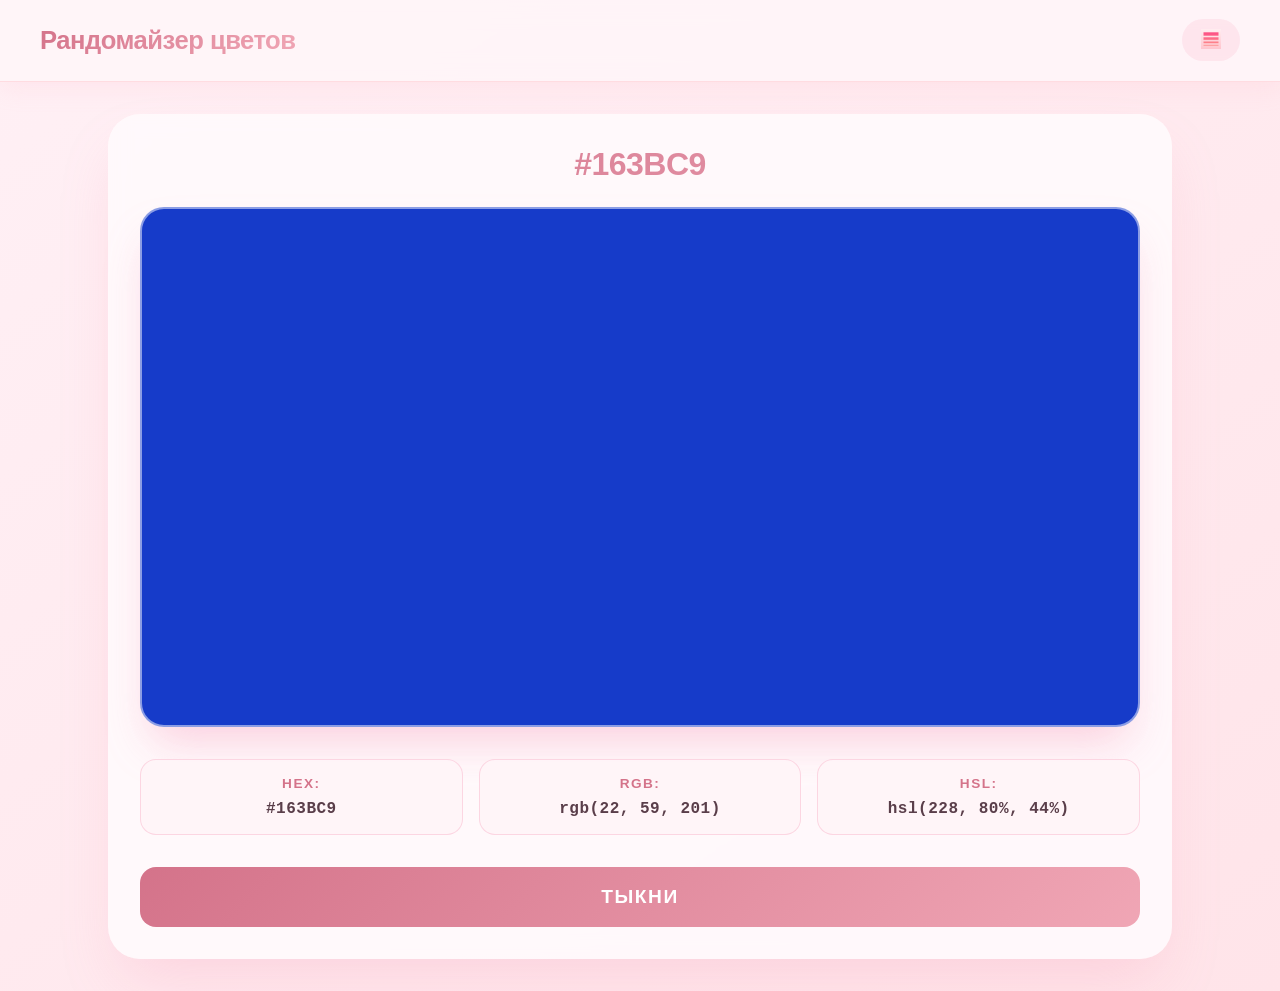
==== index.html @ 39df0803 "dizainul la index" ====
<!DOCTYPE html>
<html lang="ru">
<head>
    <meta charset="UTF-8">
    <meta name="viewport" content="width=device-width, initial-scale=1.0">
    <title>Рандомайзер цветов</title>
    <link rel="stylesheet" href="style.css">
</head>
<body>

    <nav class="navbar">
        <ul>
            <li> Рандомайзер цветов </li>
            <li> <img src="img/logo-meniu.png" width="20px"> </li>
        </ul>
    </nav>
    <div class="container">

        <h1 class="name"> Название цвета </h1>
        <div class="color-box"></div>
        
        <div class="color-codes">
            <div class="code-item">
                <span class="code-label">HEX:</span>
                <span class="hex-code">#000000</span>
            </div>
            <div class="code-item">
                <span class="code-label">RGB:</span>
                <span class="rgb-code">rgb(0, 0, 0)</span>
            </div>
            <div class="code-item">
                <span class="code-label">HSL:</span>
                <span class="hsl-code">hsl(0, 0%, 0%)</span>
            </div>
        </div>
        
        <button class="button">тыкни</button>
    </div>

    <script src="generator.js"></script>
</body>
</html>
---- style.css ----
/* style.css — нежно-розовое оформление с большим прямоугольником */

* {
    margin: 0;
    padding: 0;
    box-sizing: border-box;
}

body {
    font-family: 'Inter', -apple-system, BlinkMacSystemFont, 'Segoe UI', Roboto, 'Helvetica Neue', sans-serif;
    background: linear-gradient(145deg, #fff0f5 0%, #ffe4e9 100%);
    min-height: 100vh;
    display: flex;
    flex-direction: column;
    color: #5a3e4a;
}

/* Навбар — нежно-розовый */
.navbar {
    background: rgba(255, 245, 248, 0.95);
    backdrop-filter: blur(12px);
    box-shadow: 0 4px 25px rgba(255, 182, 193, 0.2);
    padding: 1.2rem 2.5rem;
    position: sticky;
    top: 0;
    z-index: 100;
    border-bottom: 1px solid rgba(255, 182, 193, 0.4);
}

.navbar ul {
    display: flex;
    justify-content: space-between;
    align-items: center;
    list-style: none;
    max-width: 1400px;
    margin: 0 auto;
}

.navbar ul li:first-child {
    font-size: 1.6rem;
    font-weight: 700;
    background: linear-gradient(135deg, #d4738a, #f0a6b5);
    background-clip: text;
    -webkit-background-clip: text;
    color: transparent;
    letter-spacing: -0.5px;
}

.navbar ul li:last-child {
    background: rgba(244, 143, 177, 0.15);
    padding: 0.6rem 1.2rem;
    border-radius: 50px;
    transition: all 0.2s;
    cursor: pointer;
    font-size: 0.9rem;
    font-weight: 500;
    color: #c47a8e;
}

.navbar ul li:last-child:hover {
    background: rgba(244, 143, 177, 0.3);
    transform: scale(1.02);
}

/* Основной контейнер — нежно-розовый */
.container {
    max-width: 1200px;
    max-height: 1000px;
    margin: 2rem auto;
    padding: 2rem;
    background: rgba(255, 250, 252, 0.92);
    backdrop-filter: blur(10px);
    border-radius: 2rem;
    box-shadow: 0 30px 60px -15px rgba(244, 143, 177, 0.25);
    transition: all 0.3s ease;
}

/* Название цвета — розовое */
.name {
    text-align: center;
    font-size: 2rem;
    font-weight: 700;
    margin-bottom: 1.5rem;
    letter-spacing: -0.5px;
    background: linear-gradient(135deg, #d4738a, #e89eb0);
    background-clip: text;
    -webkit-background-clip: text;
    color: transparent;
}

/* ========== БОЛЬШОЙ ПРЯМОУГОЛЬНИК ========== */
.color-box {
    width: 100%;
    height: 520px;
    width: 1000px;
    border-radius: 1.5rem;
    background-color: #f0a6b5;
    margin-bottom: 2rem;
    transition: background-color 0.4s cubic-bezier(0.2, 0.9, 0.4, 1.1);
    box-shadow: 0 25px 45px -12px rgba(244, 143, 177, 0.4);
    border: 2px solid rgba(255, 255, 255, 0.5);
    cursor: pointer;
    position: relative;
}

/* Подсказка для копирования */
.color-box::after {
    content: "📋 Кликни, чтобы скопировать HEX";
    position: absolute;
    bottom: 20px;
    right: 20px;
    background: rgba(212, 115, 138, 0.9);
    backdrop-filter: blur(8px);
    color: white;
    font-size: 0.85rem;
    padding: 8px 16px;
    border-radius: 30px;
    font-weight: 500;
    opacity: 0;
    transition: opacity 0.3s;
    pointer-events: none;
    font-family: monospace;
}

.color-box:hover::after {
    opacity: 1;
}

/* Коды цветов — розовая тема */
.color-codes {
    display: flex;
    justify-content: space-around;
    gap: 1rem;
    margin-bottom: 2rem;
    flex-wrap: wrap;
}

.code-item {
    background: rgba(255, 245, 248, 0.95);
    padding: 1rem 1.5rem;
    border-radius: 1rem;
    backdrop-filter: blur(4px);
    border: 1px solid rgba(244, 143, 177, 0.3);
    transition: all 0.25s;
    flex: 1;
    min-width: 150px;
    text-align: center;
    cursor: pointer;
    position: relative;
}

.code-item:hover {
    transform: translateY(-3px);
    background: #fff5f8;
    box-shadow: 0 12px 25px -10px rgba(244, 143, 177, 0.3);
    border-color: rgba(244, 143, 177, 0.6);
}

.code-item:active {
    transform: translateY(0);
}

.code-label {
    font-weight: 700;
    font-size: 0.85rem;
    text-transform: uppercase;
    letter-spacing: 1.5px;
    color: #d4738a;
    display: block;
    margin-bottom: 0.5rem;
}

.hex-code, .rgb-code, .hsl-code {
    font-family: 'SF Mono', 'Fira Code', 'Courier New', monospace;
    font-size: 1rem;
    font-weight: 600;
    color: #5a3e4a;
    letter-spacing: 0.5px;
}

/* Кнопка — розовая градиентная */
.button {
    display: block;
    width: 100%;
    padding: 1.2rem;
    font-size: 1.2rem;
    font-weight: 700;
    color: white;
    background: linear-gradient(135deg, #d4738a, #f0a6b5);
    border: none;
    border-radius: 1rem;
    cursor: pointer;
    transition: all 0.3s ease;
    text-transform: uppercase;
    letter-spacing: 1.5px;
    position: relative;
    overflow: hidden;
}

.button::before {
    content: '';
    position: absolute;
    top: 0;
    left: -100%;
    width: 100%;
    height: 100%;
    background: linear-gradient(90deg, transparent, rgba(255, 255, 255, 0.3), transparent);
    transition: left 0.5s;
}

.button:hover::before {
    left: 100%;
}

.button:hover {
    transform: translateY(-3px);
    box-shadow: 0 15px 30px -10px rgba(244, 143, 177, 0.6);
}

.button:active {
    transform: translateY(1px);
}

/* Уведомление о копировании — розовое */
.copy-toast {
    position: fixed;
    bottom: 30px;
    left: 50%;
    transform: translateX(-50%) translateY(100px);
    background: #d4738a;
    color: white;
    padding: 12px 24px;
    border-radius: 50px;
    font-size: 0.9rem;
    font-weight: 500;
    z-index: 1000;
    opacity: 0;
    transition: all 0.3s ease;
    box-shadow: 0 10px 25px -5px rgba(212, 115, 138, 0.4);
    pointer-events: none;
    white-space: nowrap;
    font-family: monospace;
}

.copy-toast.show {
    transform: translateX(-50%) translateY(0);
    opacity: 1;
}

/* Адаптивность */
@media (max-width: 768px) {
    .container {
        margin: 1rem;
        padding: 1.2rem;
    }
    
    .name {
        font-size: 1.5rem;
    }
    
    .color-box {
        height: 380px;
    }
    
    .code-item {
        padding: 0.8rem 1rem;
        min-width: 120px;
    }
    
    .hex-code, .rgb-code, .hsl-code {
        font-size: 0.85rem;
    }
    
    .navbar ul li:first-child {
        font-size: 1.2rem;
    }
    
    .navbar {
        padding: 0.8rem 1.2rem;
    }
    
    .color-box::after {
        font-size: 0.7rem;
        padding: 5px 10px;
        bottom: 10px;
        right: 10px;
    }
}

@media (max-width: 550px) {
    .color-codes {
        flex-direction: column;
    }
    
    .code-item {
        width: 100%;
    }
    
    .color-box {
        height: 300px;
    }
    
    .button {
        padding: 0.9rem;
        font-size: 1rem;
    }
}

@media (min-width: 1400px) {
    .color-box {
        height: 620px;
    }
    
    .container {
        max-width: 1400px;
    }
}

@media (min-width: 1800px) {
    .color-box {
        height: 720px;
    }
}

/* Анимация появления */
@keyframes fadeInUp {
    from {
        opacity: 0;
        transform: translateY(30px);
    }
    to {
        opacity: 1;
        transform: translateY(0);
    }
}

.container {
    animation: fadeInUp 0.5s ease-out;
}

/* Стиль для скролла — розовый */
::-webkit-scrollbar {
    width: 10px;
}

::-webkit-scrollbar-track {
    background: #ffe4e9;
    border-radius: 10px;
}

::-webkit-scrollbar-thumb {
    background: #f0a6b5;
    border-radius: 10px;
}

::-webkit-scrollbar-thumb:hover {
    background: #d4738a;
}






/* Контейнер галереи */
.galeria {
    max-width: 1400px;
    margin: 0 auto;
    background: rgba(255, 255, 255, 0.95);
    border-radius: 32px;
    box-shadow: 0 25px 50px -12px rgba(0, 0, 0, 0.25);
    overflow: hidden;
    backdrop-filter: blur(10px);
    transition: transform 0.3s ease;
}

.galeria:hover {
    transform: translateY(-5px);
}

/* Список категорий */
.categoria {
    display: flex;
    flex-wrap: wrap;
    gap: 12px;
    padding: 24px 32px;
    background: linear-gradient(135deg, #2d2d3a 0%, #1a1a2e 100%);
    border-bottom: 1px solid rgba(255, 255, 255, 0.1);
    list-style: none;
}

/* Элемент категории */
.categoria-item {
    position: relative;
    cursor: pointer;
    transition: all 0.3s cubic-bezier(0.4, 0, 0.2, 1);
}

.categoria-nume {
    padding: 10px 24px;
    background: rgba(255, 255, 255, 0.1);
    backdrop-filter: blur(10px);
    border-radius: 40px;
    font-weight: 600;
    font-size: 14px;
    letter-spacing: 0.5px;
    color: #e0e0e0;
    transition: all 0.3s ease;
    border: 1px solid rgba(255, 255, 255, 0.2);
}

.categoria-item:hover .categoria-nume {
    background: rgba(255, 255, 255, 0.25);
    transform: translateY(-2px);
    color: white;
    border-color: rgba(255, 255, 255, 0.4);
}

.categoria-item.active .categoria-nume {
    background: linear-gradient(135deg, #667eea, #764ba2);
    color: white;
    box-shadow: 0 4px 15px rgba(102, 126, 234, 0.4);
    border-color: transparent;
}

/* Ссылка "закрыть" */
.categoria-link {
    position: absolute;
    top: -8px;
    right: -8px;
    background: #ef4444;
    color: white;
    text-decoration: none;
    font-size: 10px;
    padding: 4px 8px;
    border-radius: 20px;
    font-weight: 600;
    transition: all 0.2s ease;
    box-shadow: 0 2px 8px rgba(0, 0, 0, 0.2);
    z-index: 10;
}

.categoria-link:hover {
    background: #dc2626;
    transform: scale(1.05);
}

/* Контейнер палитры цветов */
.paleta-culori {
    display: flex;
    flex-wrap: wrap;
    gap: 12px;
    padding: 32px;
    background: #f8f9fa;
    list-style: none;
    min-height: 600px;
    justify-content: center;
}

/* Элемент цвета */
.palette-item {
    width: 80px;
    height: 80px;
    border-radius: 16px;
    cursor: pointer;
    transition: all 0.25s cubic-bezier(0.4, 0, 0.2, 1);
    box-shadow: 0 2px 8px rgba(0, 0, 0, 0.1);
    position: relative;
    overflow: hidden;
}

.palette-item:hover {
    transform: scale(1.1) translateY(-5px);
    box-shadow: 0 8px 25px rgba(0, 0, 0, 0.2);
    z-index: 5;
}

.palette-item::before {
    content: '';
    position: absolute;
    top: 0;
    left: 0;
    right: 0;
    bottom: 0;
    background: linear-gradient(135deg, rgba(255,255,255,0.2) 0%, rgba(255,255,255,0) 100%);
    opacity: 0;
    transition: opacity 0.2s ease;
    border-radius: 16px;
}

.palette-item:hover::before {
    opacity: 1;
}

.palette-item::after {
    content: '🔍';
    position: absolute;
    top: 50%;
    left: 50%;
    transform: translate(-50%, -50%);
    font-size: 24px;
    opacity: 0;
    transition: opacity 0.2s ease;
    text-shadow: 0 0 10px rgba(0,0,0,0.5);
    pointer-events: none;
}

.palette-item:hover::after {
    opacity: 0.8;
}

/* Адаптивность для мобильных устройств */
@media (max-width: 768px) {
    body {
        padding: 20px 12px;
    }

    .categoria {
        padding: 16px 20px;
        gap: 8px;
    }

    .categoria-nume {
        padding: 6px 16px;
        font-size: 12px;
    }

    .paleta-culori {
        padding: 20px;
        gap: 8px;
    }

    .palette-item {
        width: 60px;
        height: 60px;
        border-radius: 12px;
    }
}

@media (max-width: 480px) {
    .palette-item {
        width: 50px;
        height: 50px;
        border-radius: 10px;
    }

    .paleta-culori {
        gap: 6px;
    }
}

/* Анимация появления цветов */
@keyframes fadeInUp {
    from {
        opacity: 0;
        transform: translateY(20px);
    }
    to {
        opacity: 1;
        transform: translateY(0);
    }
}

.palette-item {
    animation: fadeInUp 0.3s ease backwards;
}

.palette-item:nth-child(n) {
    animation-delay: calc(var(--index, 0) * 0.01s);
}

/* Стили для скроллбара (опционально) */
.paleta-culori::-webkit-scrollbar {
    width: 8px;
    height: 8px;
}

.paleta-culori::-webkit-scrollbar-track {
    background: #e2e8f0;
    border-radius: 10px;
}

.paleta-culori::-webkit-scrollbar-thumb {
    background: #cbd5e1;
    border-radius: 10px;
}

.paleta-culori::-webkit-scrollbar-thumb:hover {
    background: #94a3b8;
}
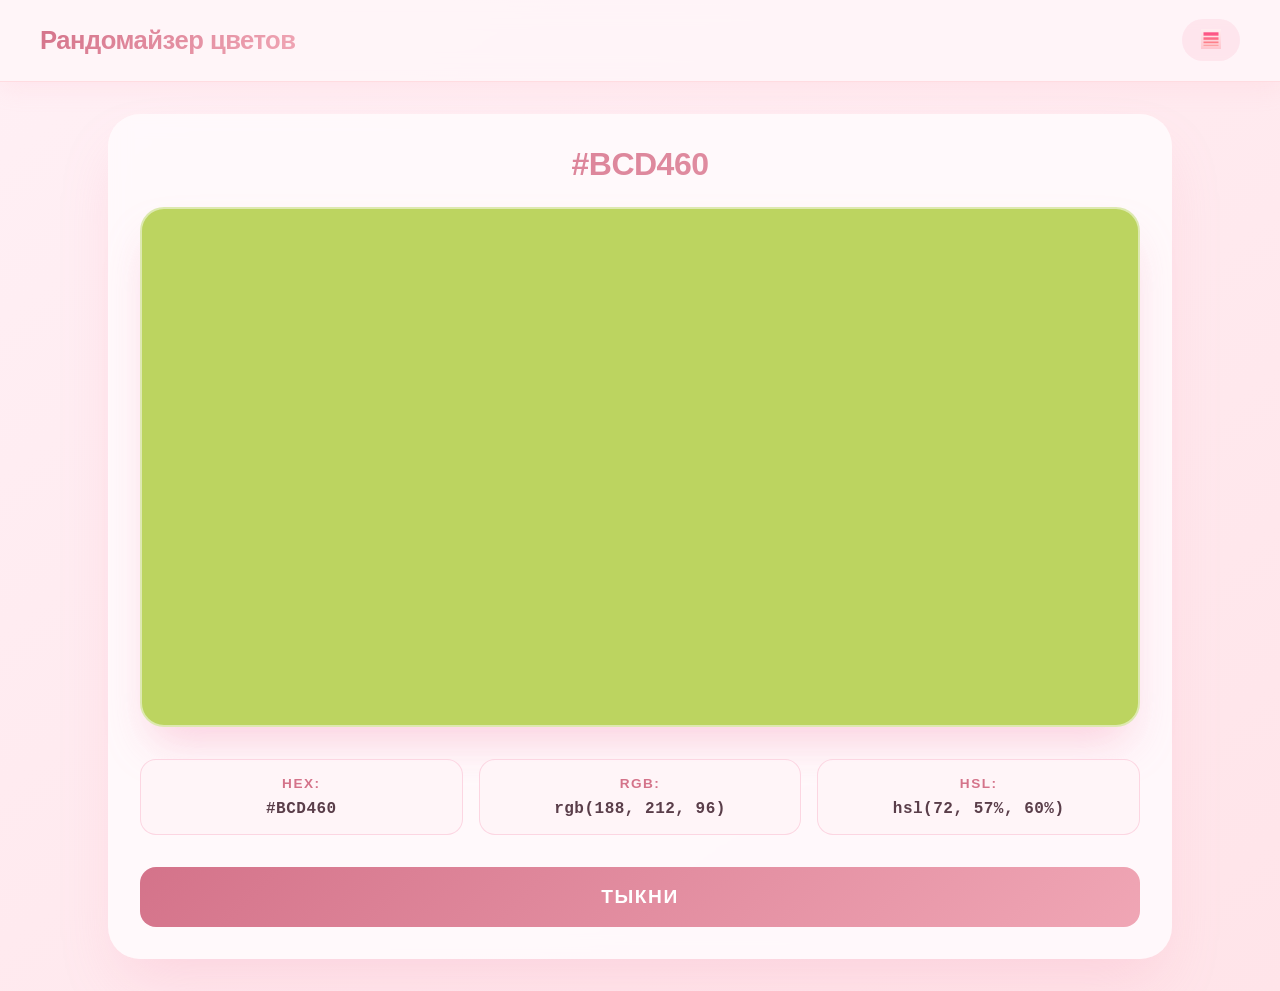
==== commit ea39726c: "redactare-buton" ====
--- a/index.html
+++ b/index.html
@@ -11,7 +11,7 @@
     <nav class="navbar">
         <ul>
             <li> Рандомайзер цветов </li>
-            <li> <img src="img/logo-meniu.png" width="20px"> </li>
+            <li onclick="window.location.href='galeria.html'"> <img src="img/logo-meniu.png" width="20px"> </li>
         </ul>
     </nav>
     <div class="container">
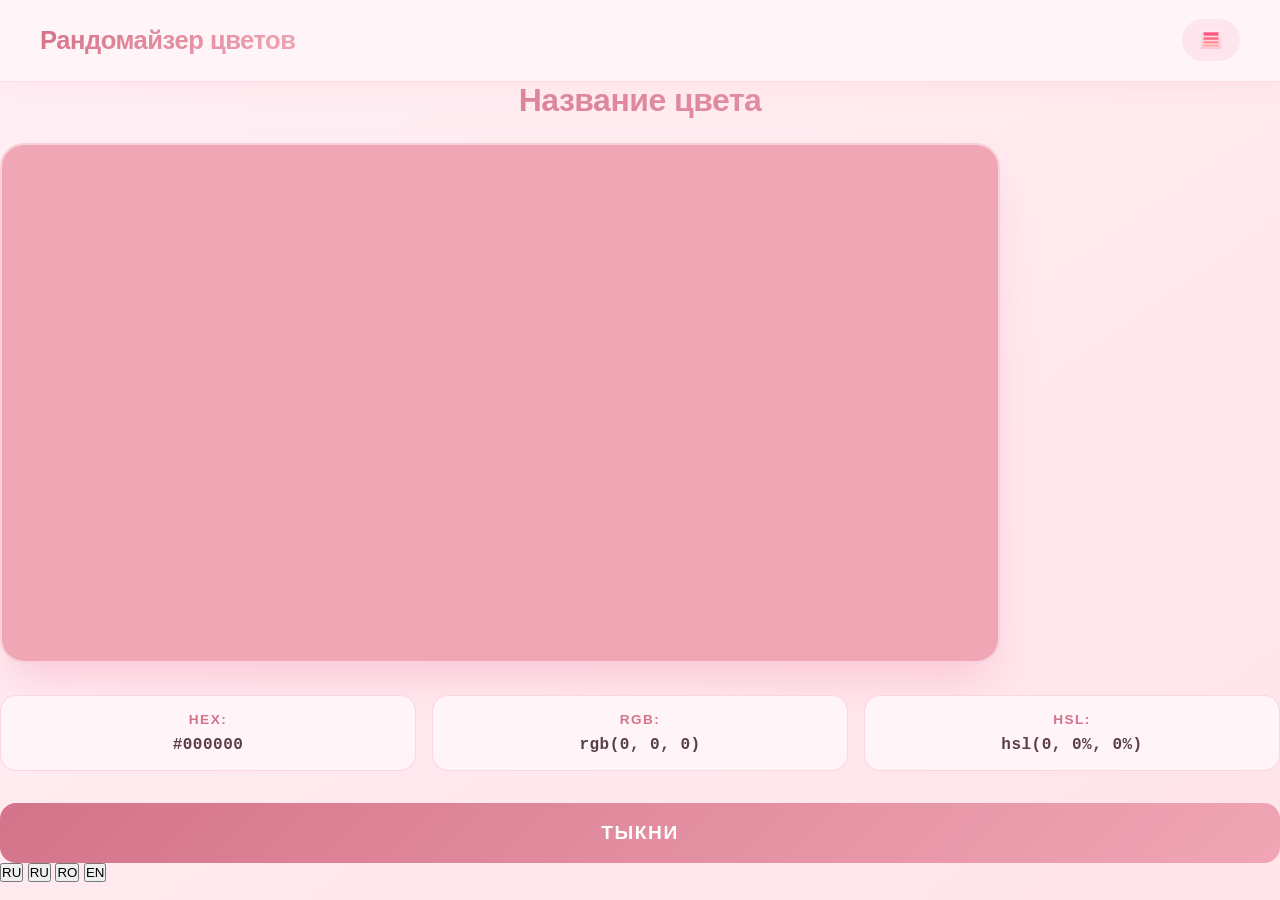
==== commit 509de5de: "adaugare butonului de schimbare a limbii" ====
--- a/index.html
+++ b/index.html
@@ -10,33 +10,39 @@
 
     <nav class="navbar">
         <ul>
-            <li> Рандомайзер цветов </li>
-            <li onclick="window.location.href='galeria.html'"> <img src="img/logo-meniu.png" width="20px"> </li>
+            <li data-i18n="title"> Рандомайзер цветов </li>
+            <li> <img src="img/logo-meniu.png" width="20px"> </li>
         </ul>
     </nav>
-    <div class="container">
 
-        <h1 class="name"> Название цвета </h1>
+        <h1 class="name" data-i18n="colorName"> Название цвета </h1>
         <div class="color-box"></div>
         
         <div class="color-codes">
             <div class="code-item">
-                <span class="code-label">HEX:</span>
+                <span class="code-label" data-i18n="hex">HEX:</span>
                 <span class="hex-code">#000000</span>
             </div>
             <div class="code-item">
-                <span class="code-label">RGB:</span>
+                <span class="code-label" data-i18n="rgb">RGB:</span>
                 <span class="rgb-code">rgb(0, 0, 0)</span>
             </div>
             <div class="code-item">
-                <span class="code-label">HSL:</span>
+                <span class="code-label" data-i18n="hsl">HSL:</span>
                 <span class="hsl-code">hsl(0, 0%, 0%)</span>
             </div>
         </div>
         
-        <button class="button">тыкни</button>
+        <button class="button" data-i18n="button">тыкни</button>
     </div>
 
-    <script src="generator.js"></script>
+    <div id="language-selector" class="language-selector">
+        <button class="lang-main-btn" title="Выберите язык">RU</button>
+        <button class="lang-btn" data-lang="ru" title="Русский">RU</button>
+        <button class="lang-btn" data-lang="ro" title="Română">RO</button>
+        <button class="lang-btn" data-lang="en" title="English">EN</button>
+    </div>
+
+    <script src="script.js"></script>
 </body>
 </html>
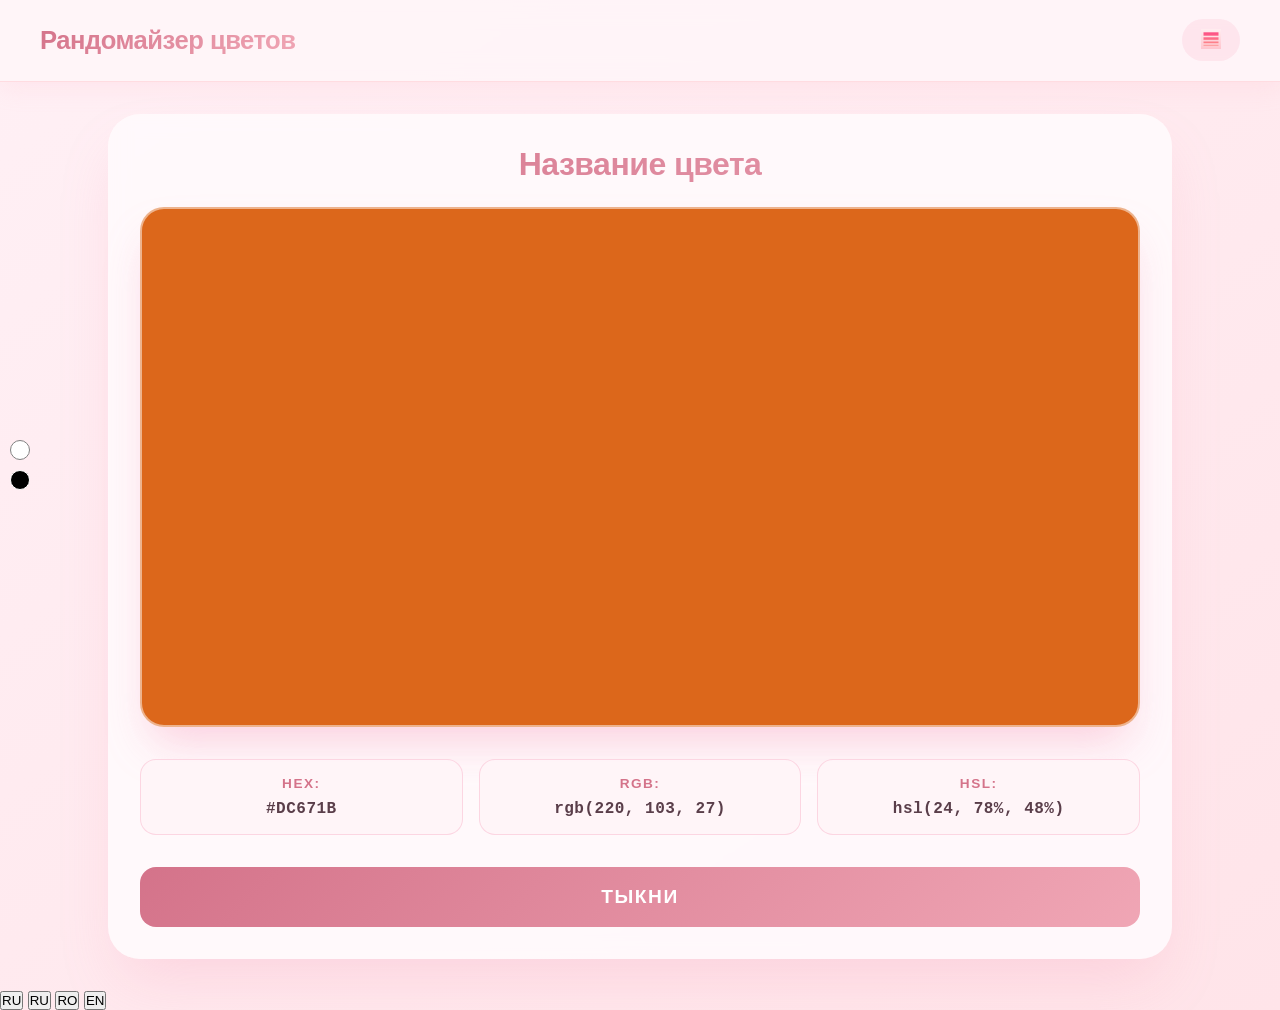
==== commit 635d27cf: "aducerea la viata siteul" ====
--- a/index.html
+++ b/index.html
@@ -11,10 +11,11 @@
     <nav class="navbar">
         <ul>
             <li data-i18n="title"> Рандомайзер цветов </li>
-            <li> <img src="img/logo-meniu.png" width="20px"> </li>
+            <li onclick="window.location.href='galeria.html'"> <img src="img/logo-meniu.png" width="20px"> </li>
         </ul>
     </nav>
 
+    <div class="container">
         <h1 class="name" data-i18n="colorName"> Название цвета </h1>
         <div class="color-box"></div>
         
@@ -43,6 +44,9 @@
         <button class="lang-btn" data-lang="en" title="English">EN</button>
     </div>
 
+    <script src="generator.js"></script>
+    <script src="language.js"></script>
+    <script src="tema.js"></script>
     <script src="script.js"></script>
 </body>
 </html>
